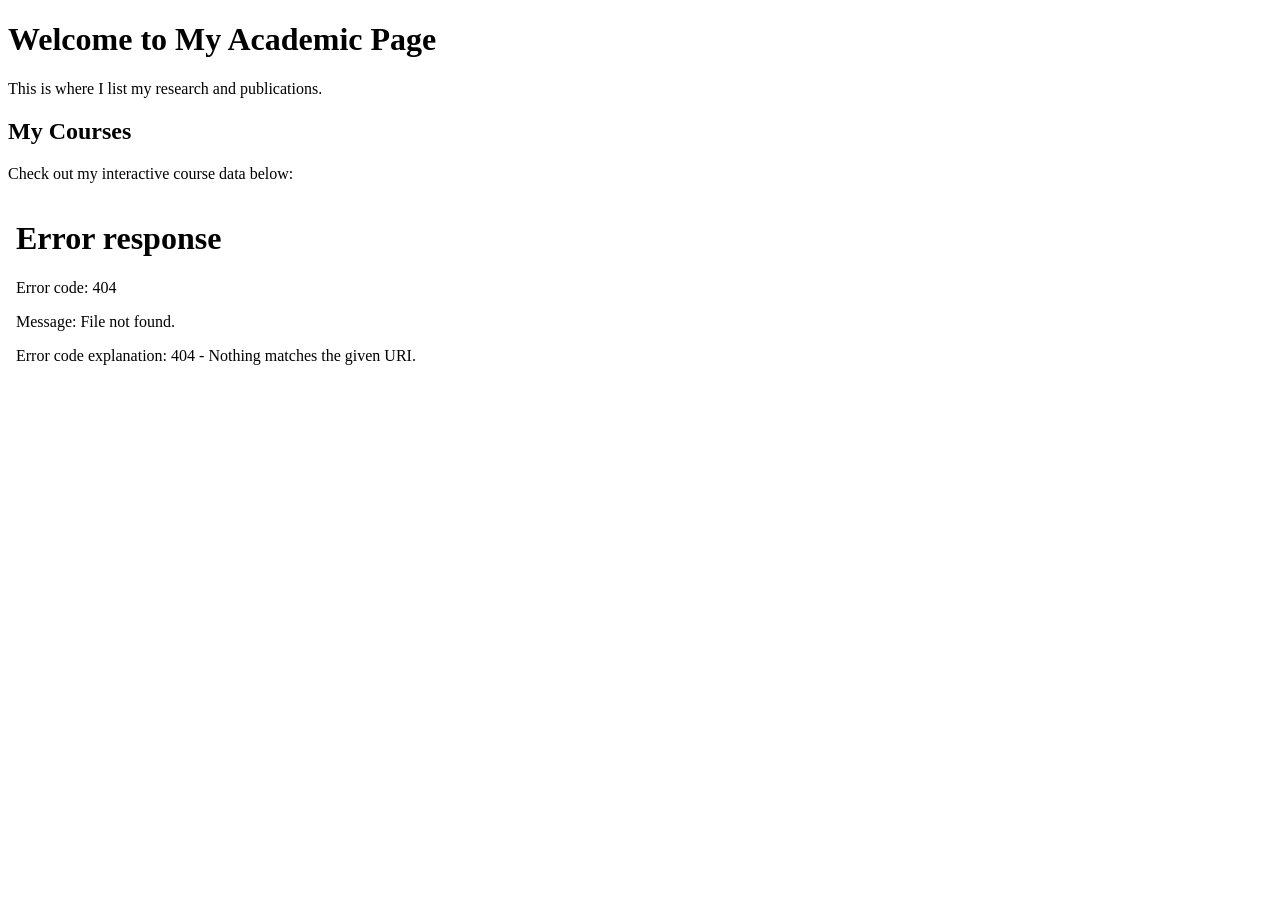
==== index.html @ 53a42301 "Add initial index.html for academic page" ====
<!DOCTYPE html>
<html>
<head>
    <title>Professor Name - Research</title>
</head>
<body>
    <h1>Welcome to My Academic Page</h1>
    <p>This is where I list my research and publications.</p>

    <h2>My Courses</h2>
    <p>Check out my interactive course data below:</p>
    
    <iframe width="600" height="450" src="YOUR_LOOKER_STUDIO_LINK" frameborder="0" style="border:0" allowfullscreen></iframe>
</body>
</html>
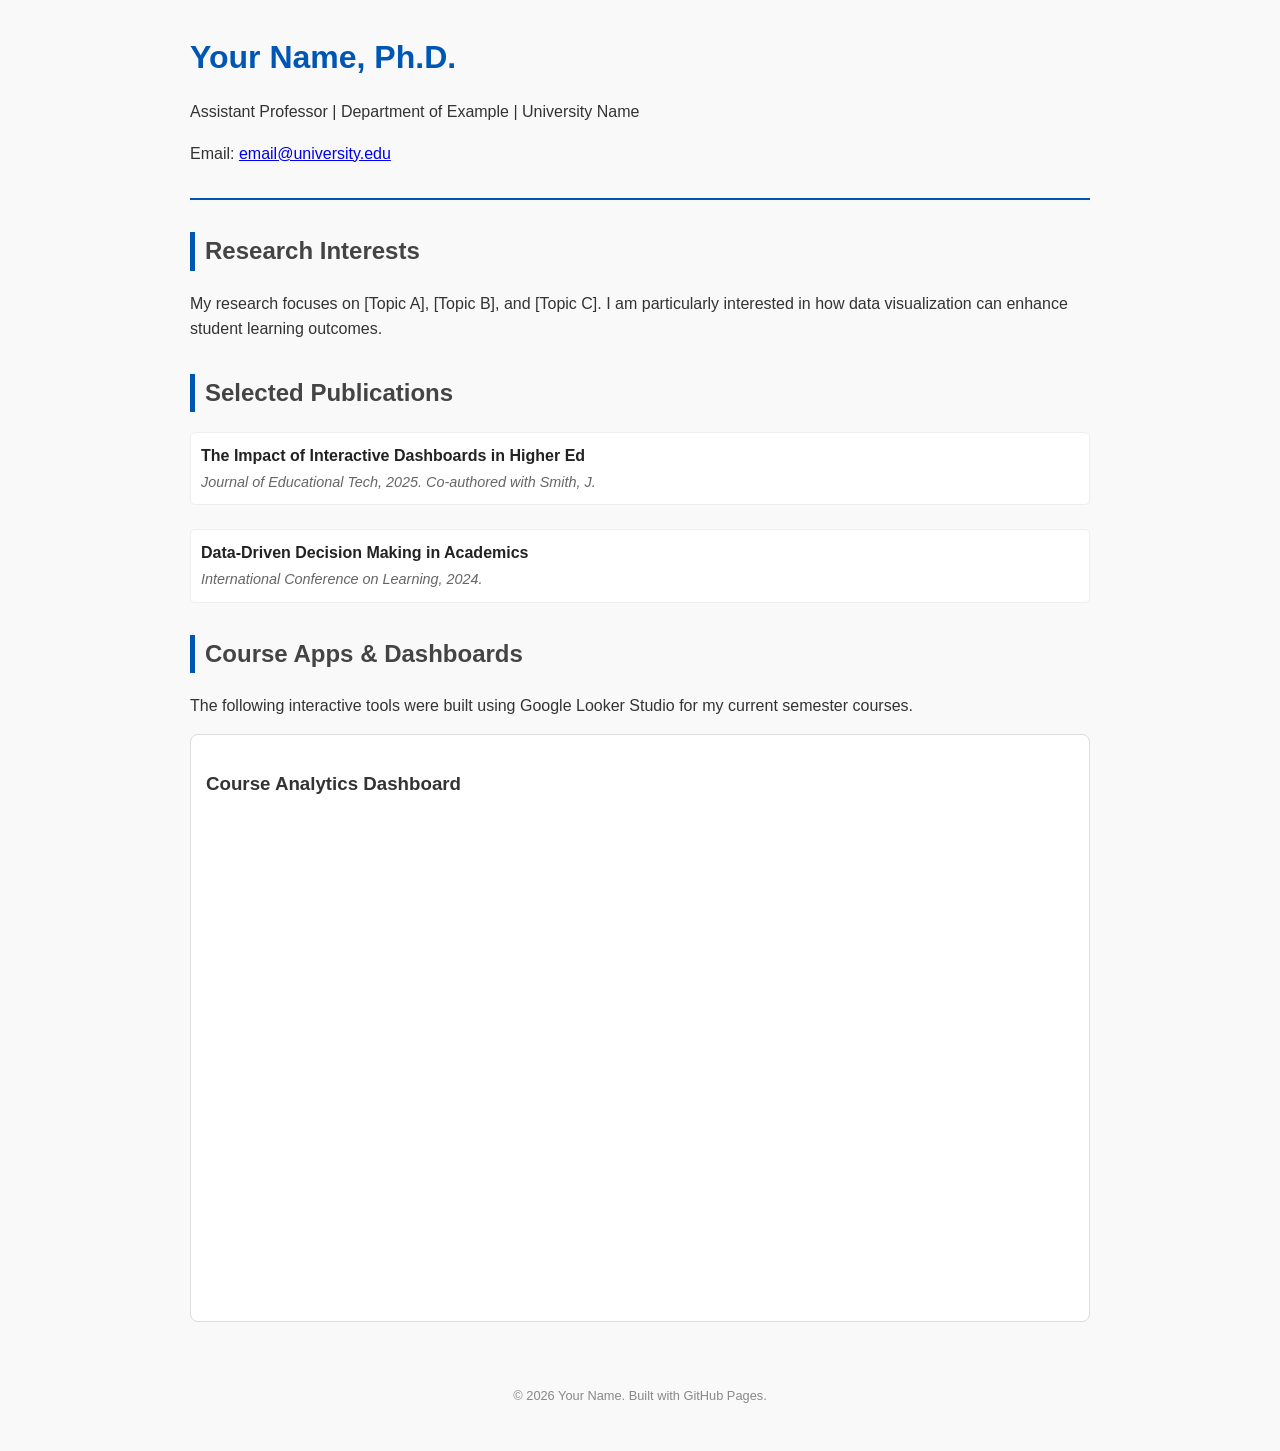
==== commit 36842242: "Revise index.html for academic profile enhancements Updated the academic profile layout and added se" ====
--- a/index.html
+++ b/index.html
@@ -1,15 +1,71 @@
 <!DOCTYPE html>
-<html>
+<html lang="en">
 <head>
-    <title>Professor Name - Research</title>
+    <meta charset="UTF-8">
+    <meta name="viewport" content="width=device-width, initial-scale=1.0">
+    <title>Academic Profile | Your Name</title>
+    <style>
+        /* Professional Styling */
+        body { font-family: -apple-system, BlinkMacSystemFont, "Segoe UI", Roboto, Helvetica, Arial, sans-serif; line-height: 1.6; color: #333; max-width: 900px; margin: auto; padding: 2rem; background-color: #f9f9f9; }
+        header { border-bottom: 2px solid #0056b3; padding-bottom: 1rem; margin-bottom: 2rem; }
+        h1 { margin: 0; color: #0056b3; }
+        h2 { border-left: 5px solid #0056b3; padding-left: 10px; margin-top: 2rem; color: #444; }
+        
+        /* Publication List Styling */
+        .pub-item { margin-bottom: 1.5rem; padding: 10px; background: white; border-radius: 5px; shadow: 0 2px 4px rgba(0,0,0,0.05); border: 1px solid #eee; }
+        .pub-title { font-weight: bold; display: block; color: #222; }
+        .pub-meta { font-size: 0.9rem; color: #666; font-style: italic; }
+        
+        /* Looker Studio Container */
+        .app-card { background: white; padding: 15px; border-radius: 8px; border: 1px solid #ddd; margin-top: 1rem; }
+        .iframe-container { position: relative; width: 100%; padding-top: 56.25%; /* 16:9 Aspect Ratio */ overflow: hidden; }
+        .iframe-container iframe { position: absolute; top: 0; left: 0; width: 100%; height: 100%; border: 0; }
+        
+        @media (max-width: 600px) { body { padding: 1rem; } }
+    </style>
 </head>
 <body>
-    <h1>Welcome to My Academic Page</h1>
-    <p>This is where I list my research and publications.</p>
 
-    <h2>My Courses</h2>
-    <p>Check out my interactive course data below:</p>
+<header>
+    <h1>Your Name, Ph.D.</h1>
+    <p>Assistant Professor | Department of Example | University Name</p>
+    <p>Email: <a href="mailto:email@university.edu">email@university.edu</a></p>
+</header>
+
+<section id="about">
+    <h2>Research Interests</h2>
+    <p>My research focuses on [Topic A], [Topic B], and [Topic C]. I am particularly interested in how data visualization can enhance student learning outcomes.</p>
+</section>
+
+<section id="publications">
+    <h2>Selected Publications</h2>
     
-    <iframe width="600" height="450" src="YOUR_LOOKER_STUDIO_LINK" frameborder="0" style="border:0" allowfullscreen></iframe>
+    <div class="pub-item">
+        <span class="pub-title">The Impact of Interactive Dashboards in Higher Ed</span>
+        <span class="pub-meta">Journal of Educational Tech, 2025. Co-authored with Smith, J.</span>
+    </div>
+
+    <div class="pub-item">
+        <span class="pub-title">Data-Driven Decision Making in Academics</span>
+        <span class="pub-meta">International Conference on Learning, 2024.</span>
+    </div>
+</section>
+
+<section id="courses">
+    <h2>Course Apps & Dashboards</h2>
+    <p>The following interactive tools were built using Google Looker Studio for my current semester courses.</p>
+    
+    <div class="app-card">
+        <h3>Course Analytics Dashboard</h3>
+        <div class="iframe-container">
+            <iframe src="https://lookerstudio.google.com/embed/reporting/YOUR_REPORT_ID/page/..." allowfullscreen></iframe>
+        </div>
+    </div>
+</section>
+
+<footer>
+    <p style="text-align:center; font-size: 0.8rem; margin-top: 4rem; color: #888;">&copy; 2026 Your Name. Built with GitHub Pages.</p>
+</footer>
+
 </body>
 </html>
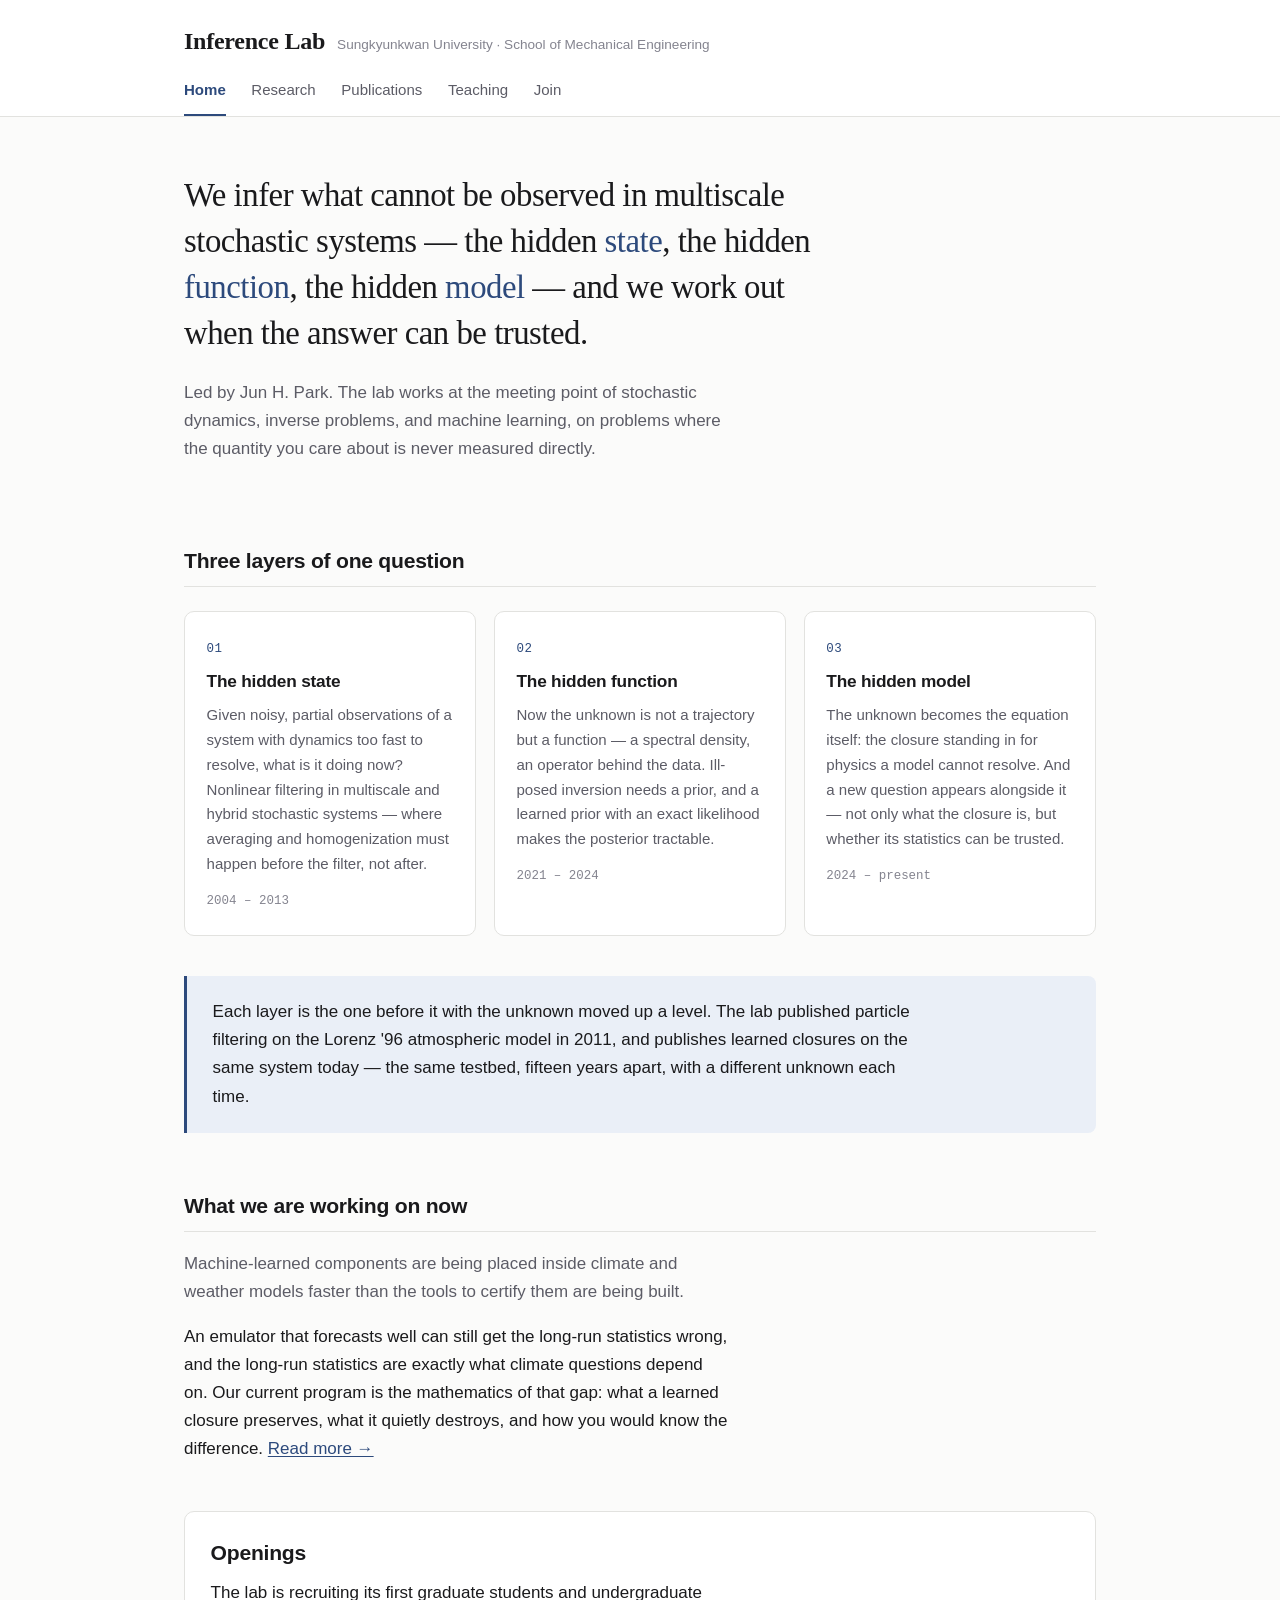
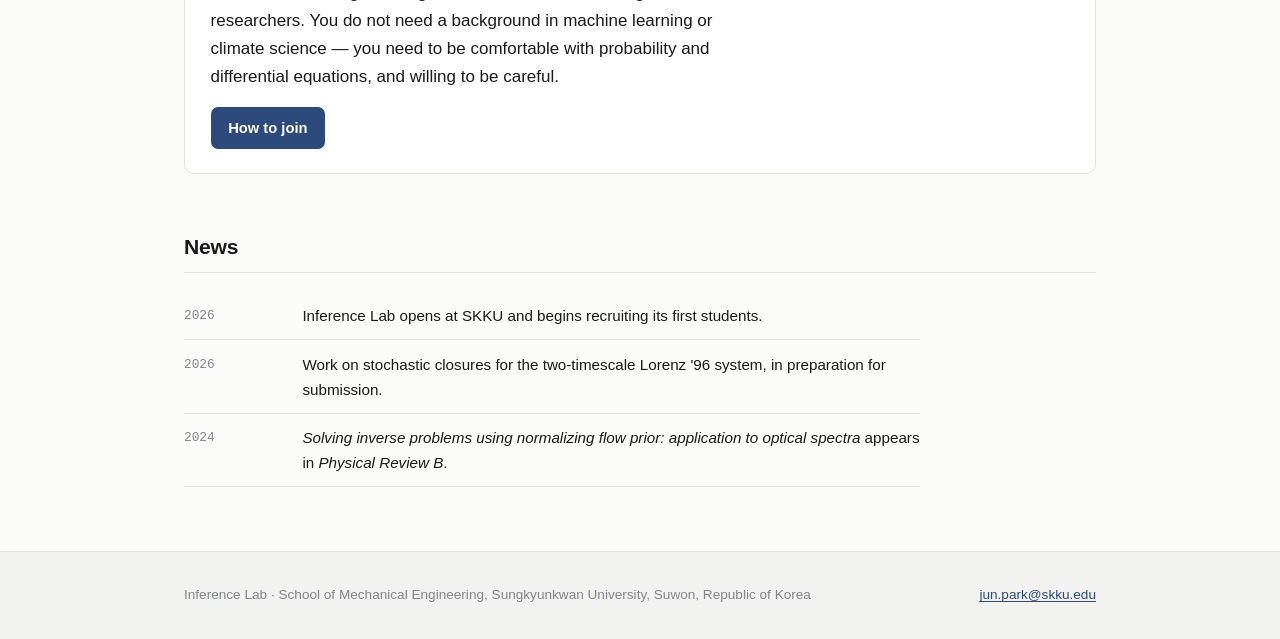
==== commit 66f6f70a: "Replace template with Inference Lab site Five pages built on the lab's actual record: nonlinear filt" ====
--- a/index.html
+++ b/index.html
@@ -1,70 +1,151 @@
 <!DOCTYPE html>
 <html lang="en">
 <head>
-    <meta charset="UTF-8">
-    <meta name="viewport" content="width=device-width, initial-scale=1.0">
-    <title>Academic Profile | Your Name</title>
-    <style>
-        /* Professional Styling */
-        body { font-family: -apple-system, BlinkMacSystemFont, "Segoe UI", Roboto, Helvetica, Arial, sans-serif; line-height: 1.6; color: #333; max-width: 900px; margin: auto; padding: 2rem; background-color: #f9f9f9; }
-        header { border-bottom: 2px solid #0056b3; padding-bottom: 1rem; margin-bottom: 2rem; }
-        h1 { margin: 0; color: #0056b3; }
-        h2 { border-left: 5px solid #0056b3; padding-left: 10px; margin-top: 2rem; color: #444; }
-        
-        /* Publication List Styling */
-        .pub-item { margin-bottom: 1.5rem; padding: 10px; background: white; border-radius: 5px; shadow: 0 2px 4px rgba(0,0,0,0.05); border: 1px solid #eee; }
-        .pub-title { font-weight: bold; display: block; color: #222; }
-        .pub-meta { font-size: 0.9rem; color: #666; font-style: italic; }
-        
-        /* Looker Studio Container */
-        .app-card { background: white; padding: 15px; border-radius: 8px; border: 1px solid #ddd; margin-top: 1rem; }
-        .iframe-container { position: relative; width: 100%; padding-top: 56.25%; /* 16:9 Aspect Ratio */ overflow: hidden; }
-        .iframe-container iframe { position: absolute; top: 0; left: 0; width: 100%; height: 100%; border: 0; }
-        
-        @media (max-width: 600px) { body { padding: 1rem; } }
-    </style>
+<meta charset="UTF-8">
+<meta name="viewport" content="width=device-width, initial-scale=1.0">
+<title>Inference Lab — Sungkyunkwan University</title>
+<meta name="description" content="Inference Lab at Sungkyunkwan University. Inferring the hidden state, the hidden function, and the hidden model in multiscale stochastic systems — and establishing when the answer can be trusted.">
+<link rel="stylesheet" href="style.css">
 </head>
 <body>
 
-<header>
-    <h1>Your Name, Ph.D.</h1>
-    <p>Assistant Professor | Department of Example | University Name</p>
-    <p>Email: <a href="mailto:email@university.edu">email@university.edu</a></p>
+<header class="masthead">
+  <div class="masthead-inner">
+    <a class="brand" href="index.html">
+      <span class="brand-name">Inference Lab</span>
+      <span class="brand-affil">Sungkyunkwan University &middot; School of Mechanical Engineering</span>
+    </a>
+    <nav class="site">
+      <a href="index.html" aria-current="page">Home</a>
+      <a href="research.html">Research</a>
+      <a href="publications.html">Publications</a>
+      <a href="teaching.html">Teaching</a>
+      <a href="join.html">Join</a>
+    </nav>
+  </div>
 </header>
 
-<section id="about">
-    <h2>Research Interests</h2>
-    <p>My research focuses on [Topic A], [Topic B], and [Topic C]. I am particularly interested in how data visualization can enhance student learning outcomes.</p>
-</section>
+<main class="wrap">
 
-<section id="publications">
-    <h2>Selected Publications</h2>
-    
-    <div class="pub-item">
-        <span class="pub-title">The Impact of Interactive Dashboards in Higher Ed</span>
-        <span class="pub-meta">Journal of Educational Tech, 2025. Co-authored with Smith, J.</span>
+  <div class="hero">
+    <p class="claim">
+      We infer what cannot be observed in multiscale stochastic systems —
+      the hidden <em>state</em>, the hidden <em>function</em>, the hidden <em>model</em> —
+      and we work out when the answer can be trusted.
+    </p>
+    <p class="hero-sub">
+      Led by Jun H. Park. The lab works at the meeting point of stochastic dynamics,
+      inverse problems, and machine learning, on problems where the quantity you care
+      about is never measured directly.
+    </p>
+  </div>
+
+  <section>
+    <h2>Three layers of one question</h2>
+    <div class="layers">
+
+      <div class="layer">
+        <span class="num">01</span>
+        <h3>The hidden state</h3>
+        <p>
+          Given noisy, partial observations of a system with dynamics too fast to
+          resolve, what is it doing now? Nonlinear filtering in multiscale and
+          hybrid stochastic systems — where averaging and homogenization must
+          happen before the filter, not after.
+        </p>
+        <span class="years">2004 – 2013</span>
+      </div>
+
+      <div class="layer">
+        <span class="num">02</span>
+        <h3>The hidden function</h3>
+        <p>
+          Now the unknown is not a trajectory but a function — a spectral density,
+          an operator behind the data. Ill-posed inversion needs a prior, and a
+          learned prior with an exact likelihood makes the posterior tractable.
+        </p>
+        <span class="years">2021 – 2024</span>
+      </div>
+
+      <div class="layer">
+        <span class="num">03</span>
+        <h3>The hidden model</h3>
+        <p>
+          The unknown becomes the equation itself: the closure standing in for
+          physics a model cannot resolve. And a new question appears alongside it —
+          not only what the closure is, but whether its statistics can be trusted.
+        </p>
+        <span class="years">2024 – present</span>
+      </div>
+
     </div>
 
-    <div class="pub-item">
-        <span class="pub-title">Data-Driven Decision Making in Academics</span>
-        <span class="pub-meta">International Conference on Learning, 2024.</span>
+    <div class="pull">
+      <p>
+        Each layer is the one before it with the unknown moved up a level. The lab
+        published particle filtering on the Lorenz&nbsp;'96 atmospheric model in 2011,
+        and publishes learned closures on the same system today — the same testbed,
+        fifteen years apart, with a different unknown each time.
+      </p>
     </div>
-</section>
+  </section>
 
-<section id="courses">
-    <h2>Course Apps & Dashboards</h2>
-    <p>The following interactive tools were built using Google Looker Studio for my current semester courses.</p>
-    
-    <div class="app-card">
-        <h3>Course Analytics Dashboard</h3>
-        <div class="iframe-container">
-            <iframe src="https://lookerstudio.google.com/embed/reporting/YOUR_REPORT_ID/page/..." allowfullscreen></iframe>
-        </div>
-    </div>
-</section>
+  <section>
+    <h2>What we are working on now</h2>
+    <p class="lede">
+      Machine-learned components are being placed inside climate and weather models
+      faster than the tools to certify them are being built.
+    </p>
+    <p>
+      An emulator that forecasts well can still get the long-run statistics wrong,
+      and the long-run statistics are exactly what climate questions depend on.
+      Our current program is the mathematics of that gap: what a learned closure
+      preserves, what it quietly destroys, and how you would know the difference.
+      <a href="research.html">Read more &rarr;</a>
+    </p>
+  </section>
 
-<footer>
-    <p style="text-align:center; font-size: 0.8rem; margin-top: 4rem; color: #888;">&copy; 2026 Your Name. Built with GitHub Pages.</p>
+  <div class="callout">
+    <h2>Openings</h2>
+    <p>
+      The lab is recruiting its first graduate students and undergraduate
+      researchers. You do not need a background in machine learning or climate
+      science — you need to be comfortable with probability and differential
+      equations, and willing to be careful.
+    </p>
+    <a class="btn" href="join.html">How to join</a>
+  </div>
+
+  <section>
+    <h2>News</h2>
+    <!-- UPDATE AS THINGS LAND: add the CCAI acceptance (decisions 29 Sep 2026)
+         and change the JAMES entry from "in preparation" to "submitted" once it
+         is actually submitted. Do not list a paper as submitted before it is. -->
+    <ul class="news">
+      <li>
+        <span class="when">2026</span>
+        <span>Inference Lab opens at SKKU and begins recruiting its first students.</span>
+      </li>
+      <li>
+        <span class="when">2026</span>
+        <span>Work on stochastic closures for the two-timescale Lorenz&nbsp;'96 system,
+              in preparation for submission.</span>
+      </li>
+      <li>
+        <span class="when">2024</span>
+        <span><em>Solving inverse problems using normalizing flow prior: application to
+              optical spectra</em> appears in <em>Physical Review B</em>.</span>
+      </li>
+    </ul>
+  </section>
+
+</main>
+
+<footer class="site">
+  <div class="wrap">
+    <p>Inference Lab &middot; School of Mechanical Engineering, Sungkyunkwan University, Suwon, Republic of Korea</p>
+    <p><a href="mailto:jun.park@skku.edu">jun.park@skku.edu</a></p>
+  </div>
 </footer>
 
 </body>
--- a/style.css
+++ b/style.css
@@ -0,0 +1,426 @@
+/* ==========================================================================
+   Inference Lab — Sungkyunkwan University
+   Single stylesheet. No external fonts, no CDN, no build step.
+   Light palette on bare :root; dark redefined under prefers-color-scheme.
+   ========================================================================== */
+
+:root {
+  --bg:        #fbfbfa;
+  --bg-raised: #ffffff;
+  --bg-sunken: #f2f2f0;
+  --text:      #1a1a1c;
+  --text-mute: #5c5c66;
+  --text-faint:#84848f;
+  --rule:      #e2e2df;
+  --accent:    #2d4a7c;
+  --accent-lo: #eaeff7;
+  --accent-hi: #1c3057;
+
+  --measure: 34rem;
+  --wide: 60rem;
+
+  --sans: -apple-system, BlinkMacSystemFont, "Segoe UI", Roboto, "Helvetica Neue", Arial, sans-serif;
+  --serif: "Iowan Old Style", "Palatino Linotype", Palatino, Georgia, "Times New Roman", serif;
+  --mono: ui-monospace, SFMono-Regular, "SF Mono", Menlo, Consolas, monospace;
+}
+
+@media (prefers-color-scheme: dark) {
+  :root {
+    --bg:        #131316;
+    --bg-raised: #1b1b20;
+    --bg-sunken: #0e0e11;
+    --text:      #ececf0;
+    --text-mute: #a6a6b2;
+    --text-faint:#7b7b88;
+    --rule:      #2c2c34;
+    --accent:    #93b2e6;
+    --accent-lo: #1c2436;
+    --accent-hi: #b9cdf2;
+  }
+}
+
+*, *::before, *::after { box-sizing: border-box; }
+
+html { -webkit-text-size-adjust: 100%; }
+
+body {
+  margin: 0;
+  background: var(--bg);
+  color: var(--text);
+  font-family: var(--sans);
+  font-size: 17px;
+  line-height: 1.65;
+  -webkit-font-smoothing: antialiased;
+}
+
+/* ---------- layout ---------- */
+
+.wrap {
+  max-width: var(--wide);
+  margin: 0 auto;
+  padding: 0 1.5rem;
+}
+
+main { padding-bottom: 5rem; }
+
+section { margin-top: 3.5rem; }
+
+/* ---------- masthead ---------- */
+
+.masthead {
+  border-bottom: 1px solid var(--rule);
+  background: var(--bg-raised);
+}
+
+.masthead-inner {
+  max-width: var(--wide);
+  margin: 0 auto;
+  padding: 1.4rem 1.5rem 0;
+}
+
+.brand {
+  display: flex;
+  align-items: baseline;
+  gap: 0.75rem;
+  flex-wrap: wrap;
+  text-decoration: none;
+  color: inherit;
+}
+
+.brand-name {
+  font-family: var(--serif);
+  font-size: 1.5rem;
+  font-weight: 600;
+  letter-spacing: -0.01em;
+  color: var(--text);
+}
+
+.brand-affil {
+  font-size: 0.85rem;
+  color: var(--text-faint);
+}
+
+nav.site {
+  display: flex;
+  gap: 1.6rem;
+  flex-wrap: wrap;
+  margin-top: 1rem;
+}
+
+nav.site a {
+  display: inline-block;
+  padding-bottom: 0.7rem;
+  font-size: 0.94rem;
+  color: var(--text-mute);
+  text-decoration: none;
+  border-bottom: 2px solid transparent;
+}
+
+nav.site a:hover { color: var(--text); }
+
+nav.site a[aria-current="page"] {
+  color: var(--accent);
+  border-bottom-color: var(--accent);
+  font-weight: 600;
+}
+
+/* ---------- hero ---------- */
+
+.hero {
+  padding: 3.5rem 0 0.5rem;
+}
+
+.claim {
+  font-family: var(--serif);
+  font-size: clamp(1.4rem, 3.4vw, 2.05rem);
+  line-height: 1.4;
+  font-weight: 500;
+  letter-spacing: -0.015em;
+  margin: 0;
+  max-width: 40rem;
+}
+
+.claim em {
+  font-style: normal;
+  color: var(--accent);
+}
+
+.hero-sub {
+  margin-top: 1.4rem;
+  max-width: var(--measure);
+  color: var(--text-mute);
+}
+
+/* ---------- typography ---------- */
+
+h1, h2, h3 { letter-spacing: -0.012em; }
+
+h1 {
+  font-family: var(--serif);
+  font-size: 2.1rem;
+  font-weight: 600;
+  margin: 3rem 0 0.5rem;
+}
+
+h2 {
+  font-size: 1.32rem;
+  font-weight: 650;
+  margin: 0 0 1.1rem;
+  padding-bottom: 0.45rem;
+  border-bottom: 1px solid var(--rule);
+}
+
+h3 {
+  font-size: 1.03rem;
+  font-weight: 650;
+  margin: 1.8rem 0 0.4rem;
+}
+
+p { max-width: var(--measure); }
+.wide p, p.wide { max-width: 46rem; }
+
+a { color: var(--accent); text-decoration-thickness: 1px; text-underline-offset: 2px; }
+a:hover { color: var(--accent-hi); }
+
+.lede { font-size: 1.06rem; color: var(--text-mute); }
+
+.eyebrow {
+  font-size: 0.74rem;
+  font-weight: 700;
+  letter-spacing: 0.09em;
+  text-transform: uppercase;
+  color: var(--text-faint);
+  margin: 0 0 0.35rem;
+}
+
+strong { font-weight: 650; }
+
+/* ---------- layer cards ---------- */
+
+.layers {
+  display: grid;
+  grid-template-columns: repeat(auto-fit, minmax(15rem, 1fr));
+  gap: 1.1rem;
+  margin-top: 1.5rem;
+}
+
+.layer {
+  background: var(--bg-raised);
+  border: 1px solid var(--rule);
+  border-radius: 10px;
+  padding: 1.3rem 1.35rem 1.45rem;
+}
+
+.layer .num {
+  font-family: var(--mono);
+  font-size: 0.78rem;
+  color: var(--accent);
+  letter-spacing: 0.04em;
+}
+
+.layer h3 { margin: 0.35rem 0 0.5rem; font-size: 1.08rem; }
+.layer p { margin: 0; font-size: 0.94rem; color: var(--text-mute); max-width: none; }
+.layer .years {
+  display: block;
+  margin-top: 0.9rem;
+  font-size: 0.78rem;
+  color: var(--text-faint);
+  font-family: var(--mono);
+}
+
+/* ---------- pull quote / highlight ---------- */
+
+.pull {
+  margin: 2.5rem 0 0;
+  padding: 1.4rem 1.6rem;
+  background: var(--accent-lo);
+  border-left: 3px solid var(--accent);
+  border-radius: 0 8px 8px 0;
+}
+
+.pull p { margin: 0; max-width: 44rem; }
+
+/* ---------- callout ---------- */
+
+.callout {
+  margin-top: 3rem;
+  padding: 1.5rem 1.6rem;
+  background: var(--bg-raised);
+  border: 1px solid var(--rule);
+  border-radius: 10px;
+}
+
+.callout h2 { border: 0; margin-bottom: 0.5rem; padding: 0; }
+.callout p { margin: 0 0 1rem; }
+
+.btn {
+  display: inline-block;
+  padding: 0.55rem 1.1rem;
+  background: var(--accent);
+  color: var(--bg-raised);
+  border-radius: 7px;
+  font-size: 0.92rem;
+  font-weight: 600;
+  text-decoration: none;
+}
+
+.btn:hover { background: var(--accent-hi); color: var(--bg-raised); }
+
+@media (prefers-color-scheme: dark) {
+  .btn { color: #0e0e11; }
+  .btn:hover { color: #0e0e11; }
+}
+
+/* ---------- news ---------- */
+
+.news { list-style: none; padding: 0; margin: 1.2rem 0 0; max-width: 46rem; }
+
+.news li {
+  display: grid;
+  grid-template-columns: 6.5rem 1fr;
+  gap: 0.9rem;
+  padding: 0.7rem 0;
+  border-bottom: 1px solid var(--rule);
+  font-size: 0.95rem;
+}
+
+.news .when {
+  font-family: var(--mono);
+  font-size: 0.8rem;
+  color: var(--text-faint);
+  padding-top: 0.15rem;
+}
+
+/* ---------- publications ---------- */
+
+.pubyear {
+  font-family: var(--mono);
+  font-size: 0.82rem;
+  color: var(--text-faint);
+  margin: 2.4rem 0 0.6rem;
+  letter-spacing: 0.05em;
+}
+
+.pub {
+  padding: 0.85rem 0;
+  border-bottom: 1px solid var(--rule);
+  max-width: 46rem;
+}
+
+.pub-title { display: block; font-weight: 600; margin-bottom: 0.15rem; }
+.pub-authors { display: block; font-size: 0.9rem; color: var(--text-mute); }
+.pub-venue { display: block; font-size: 0.9rem; color: var(--text-faint); font-style: italic; }
+
+.tag {
+  display: inline-block;
+  margin-top: 0.4rem;
+  padding: 0.1rem 0.5rem;
+  font-size: 0.7rem;
+  font-weight: 700;
+  letter-spacing: 0.05em;
+  text-transform: uppercase;
+  border-radius: 4px;
+  background: var(--accent-lo);
+  color: var(--accent);
+}
+
+.me { border-bottom: 2px solid var(--accent); }
+
+/* ---------- project blocks ---------- */
+
+.project {
+  margin-top: 1.6rem;
+  padding: 1.3rem 1.4rem;
+  background: var(--bg-raised);
+  border: 1px solid var(--rule);
+  border-radius: 10px;
+}
+
+.project h3 { margin-top: 0; }
+.project p { max-width: 44rem; }
+.project p:last-child { margin-bottom: 0; }
+
+/* ---------- courses ---------- */
+
+.course {
+  margin-top: 1.5rem;
+  padding: 1.3rem 1.4rem;
+  background: var(--bg-raised);
+  border: 1px solid var(--rule);
+  border-radius: 10px;
+}
+
+.course h3 { margin-top: 0; margin-bottom: 0.15rem; }
+.course .code {
+  font-family: var(--mono);
+  font-size: 0.76rem;
+  color: var(--text-faint);
+  letter-spacing: 0.04em;
+}
+.course p { max-width: 44rem; }
+.course p:last-child { margin-bottom: 0; }
+
+.demos {
+  list-style: none;
+  padding: 0;
+  margin: 1rem 0 0;
+  border-top: 1px solid var(--rule);
+  padding-top: 0.9rem;
+}
+
+.demos-label {
+  font-size: 0.74rem;
+  font-weight: 700;
+  letter-spacing: 0.08em;
+  text-transform: uppercase;
+  color: var(--text-faint);
+  margin: 1rem 0 0;
+}
+
+.demos li { margin: 0.4rem 0; font-size: 0.94rem; }
+.demos li::before { content: "▸"; color: var(--accent); margin-right: 0.5rem; }
+
+.demos-empty {
+  font-size: 0.9rem;
+  color: var(--text-faint);
+  font-style: italic;
+  margin: 0.5rem 0 0;
+}
+
+/* ---------- lists ---------- */
+
+ul.plain { max-width: var(--measure); padding-left: 1.15rem; }
+ul.plain li { margin-bottom: 0.45rem; }
+
+dl.facts { max-width: 46rem; margin: 1.2rem 0 0; }
+dl.facts dt {
+  font-weight: 650;
+  font-size: 0.94rem;
+  margin-top: 1.1rem;
+}
+dl.facts dd { margin: 0.2rem 0 0; color: var(--text-mute); }
+
+/* ---------- tables that must not break the page ---------- */
+
+.scroller { overflow-x: auto; }
+
+/* ---------- footer ---------- */
+
+footer.site {
+  border-top: 1px solid var(--rule);
+  background: var(--bg-sunken);
+  padding: 2rem 0;
+  margin-top: 4rem;
+}
+
+footer.site .wrap { display: flex; justify-content: space-between; gap: 1rem; flex-wrap: wrap; }
+footer.site p { margin: 0; font-size: 0.85rem; color: var(--text-faint); max-width: none; }
+
+/* ---------- small screens ---------- */
+
+@media (max-width: 34rem) {
+  body { font-size: 16px; }
+  .hero { padding-top: 2.5rem; }
+  .news li { grid-template-columns: 1fr; gap: 0.15rem; }
+  nav.site { gap: 1.1rem; }
+}
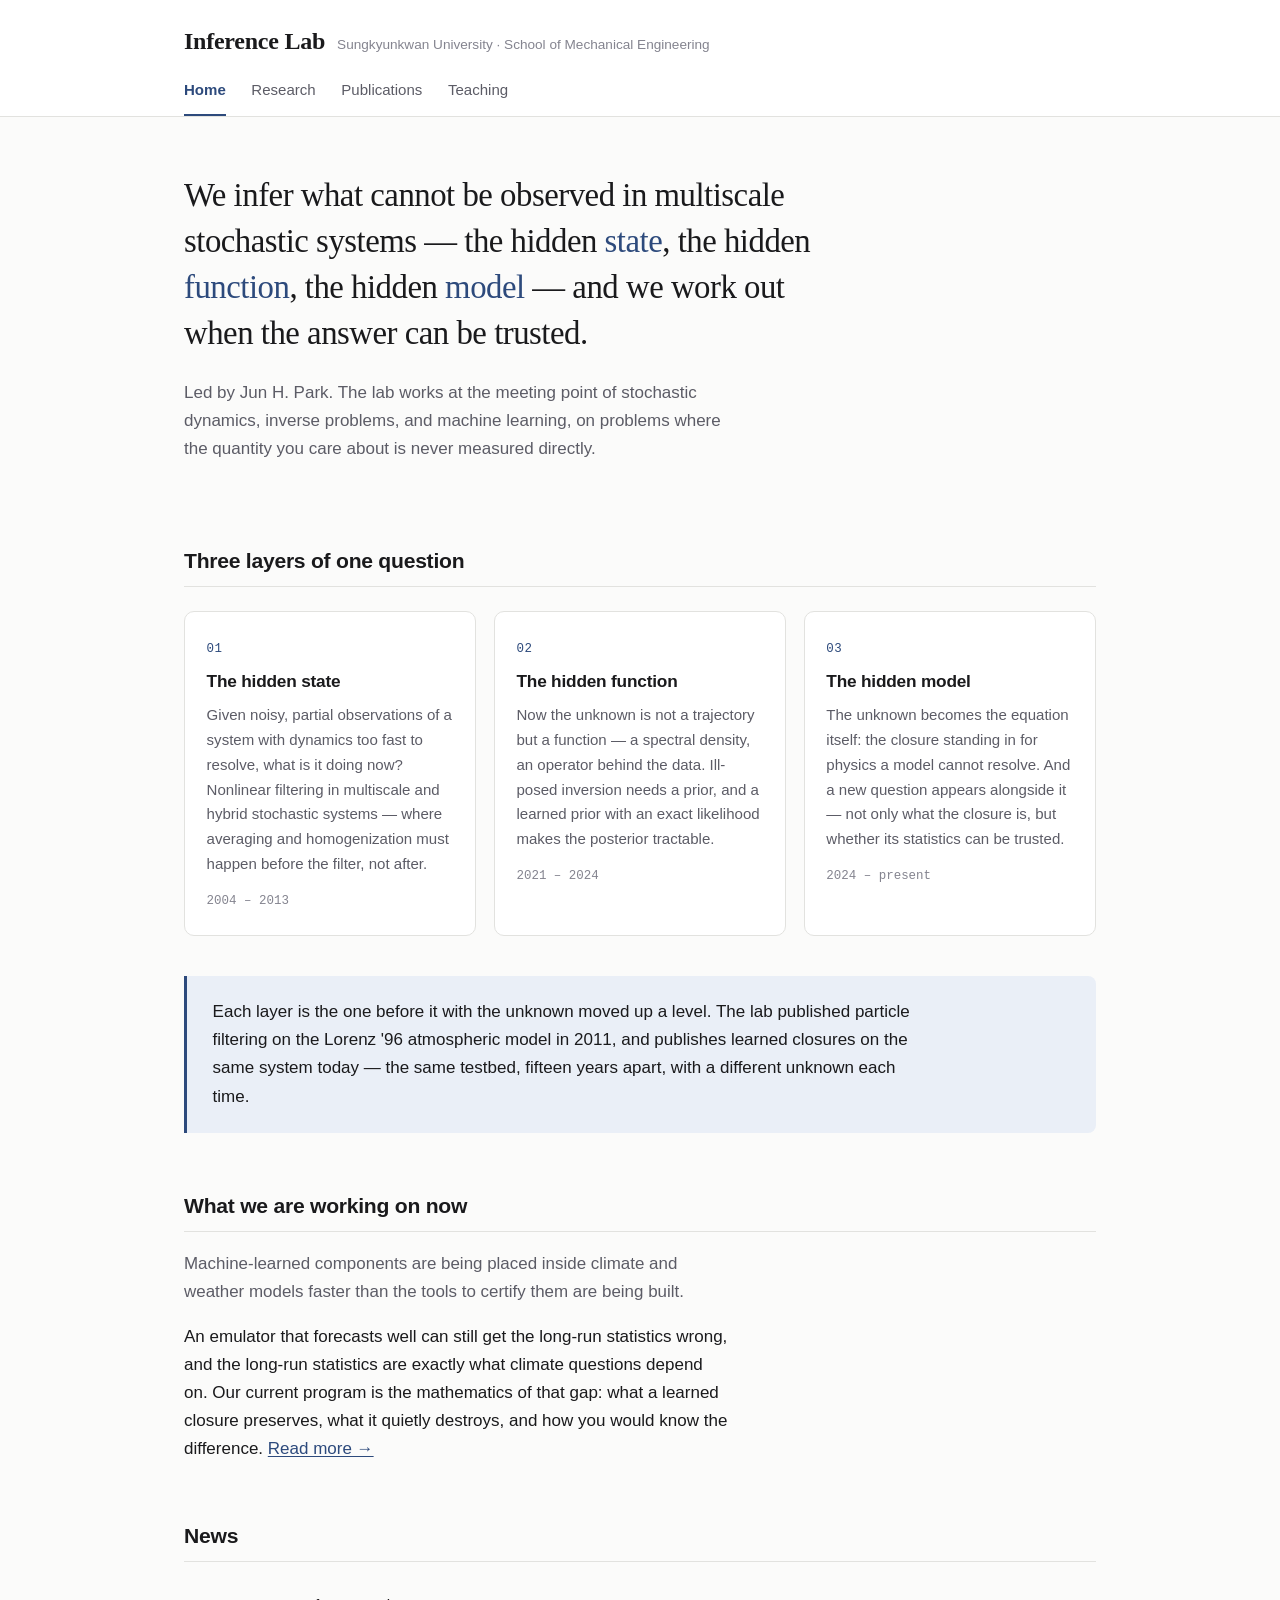
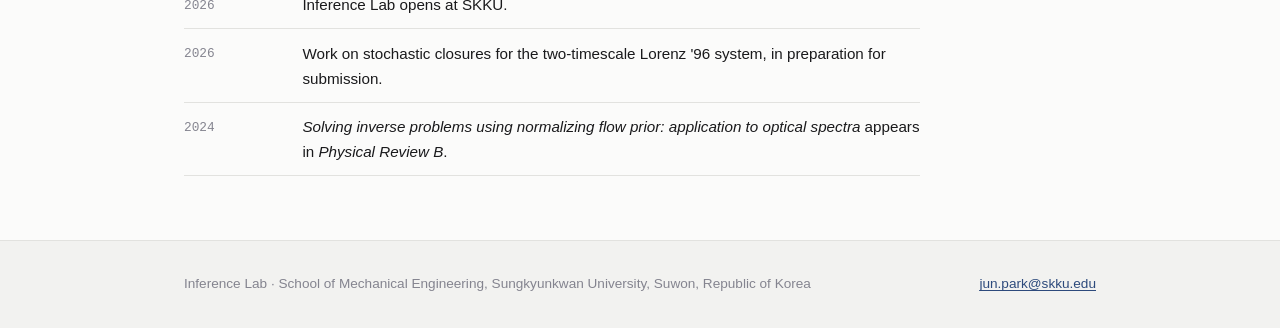
==== commit 38e7d719: "Harmonise publication venues; hold back hiring page; add VI demo - Publications: three ASME venues r" ====
--- a/index.html
+++ b/index.html
@@ -20,7 +20,6 @@
       <a href="research.html">Research</a>
       <a href="publications.html">Publications</a>
       <a href="teaching.html">Teaching</a>
-      <a href="join.html">Join</a>
     </nav>
   </div>
 </header>
@@ -105,17 +104,6 @@
     </p>
   </section>
 
-  <div class="callout">
-    <h2>Openings</h2>
-    <p>
-      The lab is recruiting its first graduate students and undergraduate
-      researchers. You do not need a background in machine learning or climate
-      science — you need to be comfortable with probability and differential
-      equations, and willing to be careful.
-    </p>
-    <a class="btn" href="join.html">How to join</a>
-  </div>
-
   <section>
     <h2>News</h2>
     <!-- UPDATE AS THINGS LAND: add the CCAI acceptance (decisions 29 Sep 2026)
@@ -124,7 +112,7 @@
     <ul class="news">
       <li>
         <span class="when">2026</span>
-        <span>Inference Lab opens at SKKU and begins recruiting its first students.</span>
+        <span>Inference Lab opens at SKKU.</span>
       </li>
       <li>
         <span class="when">2026</span>
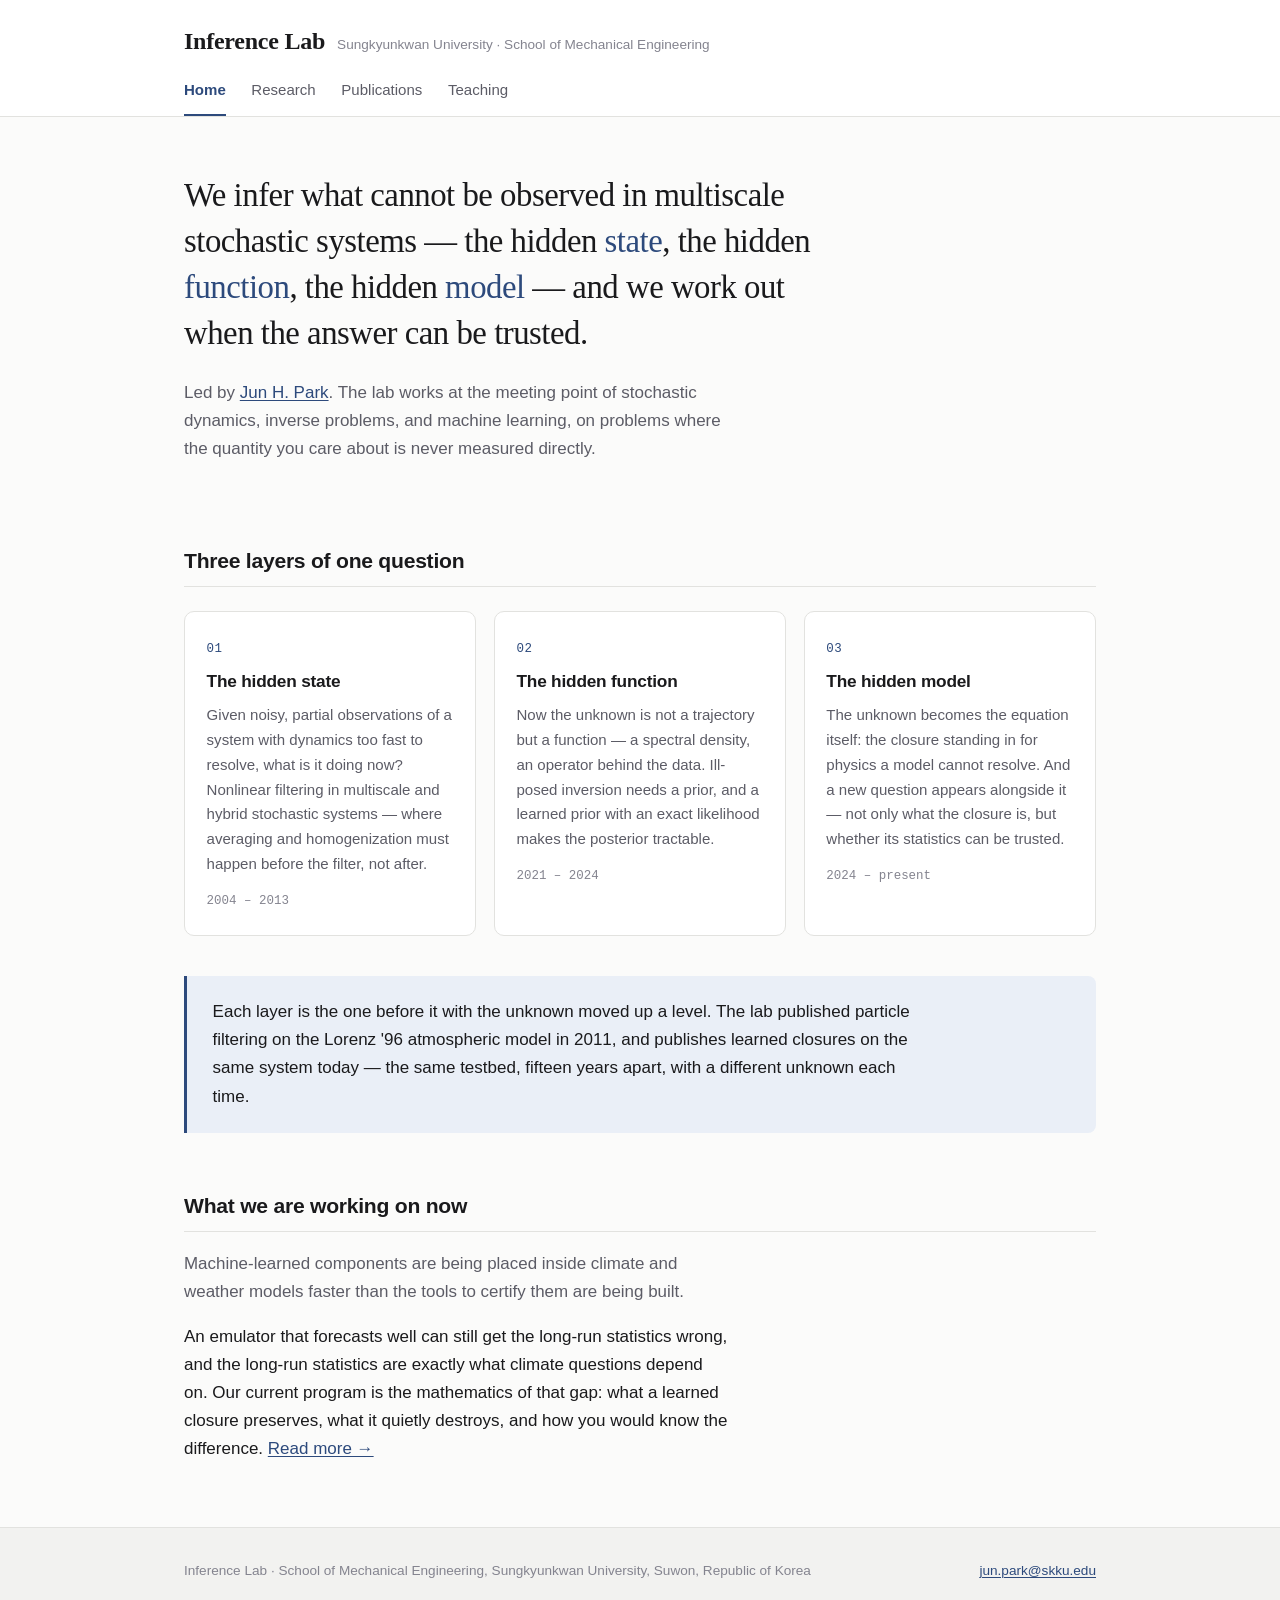
==== commit 609e8bc4: "Add CV; comment out news pending JAMES; fix journal info; broaden course descriptions - jun_cv.pdf a" ====
--- a/index.html
+++ b/index.html
@@ -33,7 +33,7 @@
       and we work out when the answer can be trusted.
     </p>
     <p class="hero-sub">
-      Led by Jun H. Park. The lab works at the meeting point of stochastic dynamics,
+      Led by <a href="jun_cv.pdf">Jun H. Park</a>. The lab works at the meeting point of stochastic dynamics,
       inverse problems, and machine learning, on problems where the quantity you care
       about is never measured directly.
     </p>
@@ -104,11 +104,14 @@
     </p>
   </section>
 
+  <!-- NEWS: commented out 2026-09-03 at Jun's direction. RESTORE after the
+       JAMES paper is published (then update: JAMES entry to its real status,
+       add the CCAI decision of 29 Sep 2026). Original block kept verbatim below.
   <section>
     <h2>News</h2>
     <!-- UPDATE AS THINGS LAND: add the CCAI acceptance (decisions 29 Sep 2026)
          and change the JAMES entry from "in preparation" to "submitted" once it
-         is actually submitted. Do not list a paper as submitted before it is. -->
+         is actually submitted. Do not list a paper as submitted before it is. --&gt;
     <ul class="news">
       <li>
         <span class="when">2026</span>
@@ -126,6 +129,7 @@
       </li>
     </ul>
   </section>
+  -->
 
 </main>
 
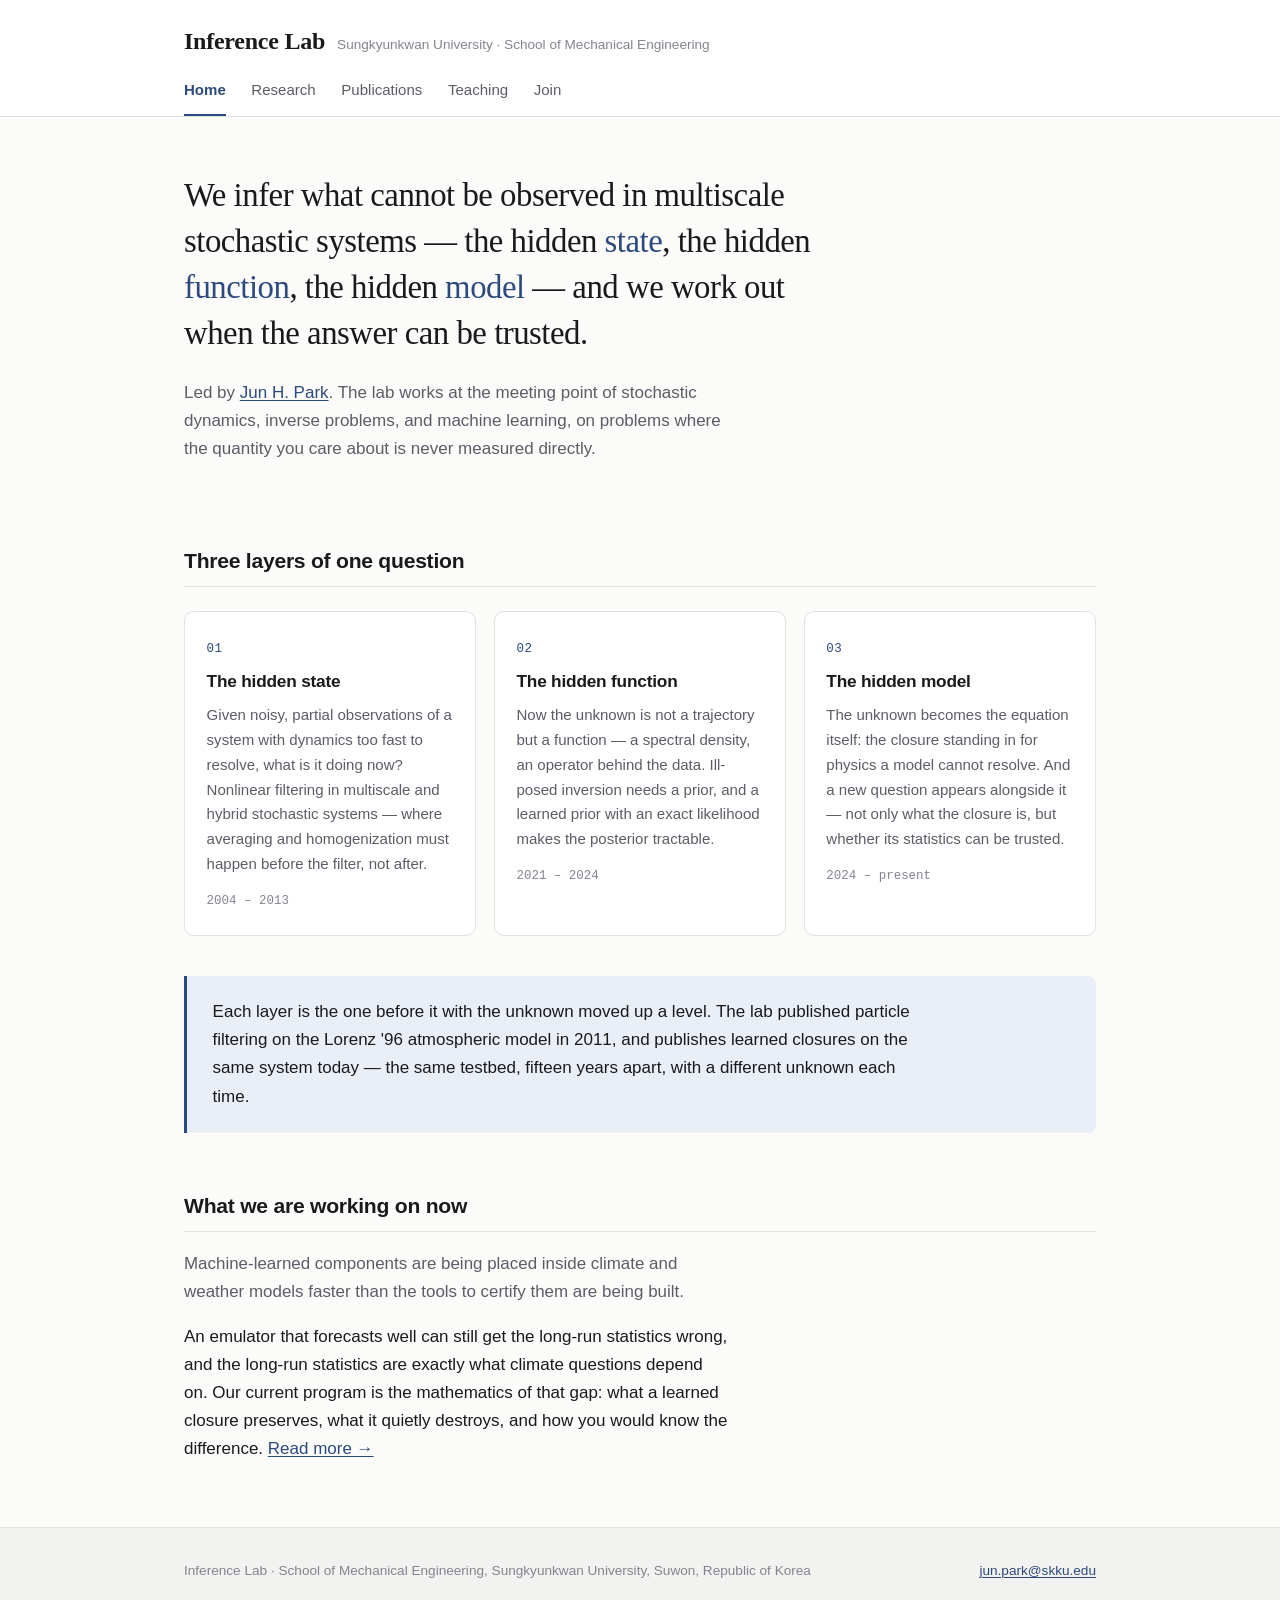
==== commit c6fea1d5: "Publish the hiring page join.html goes live: MS and undergraduate openings, five advertised projects" ====
--- a/index.html
+++ b/index.html
@@ -20,6 +20,7 @@
       <a href="research.html">Research</a>
       <a href="publications.html">Publications</a>
       <a href="teaching.html">Teaching</a>
+      <a href="join.html">Join</a>
     </nav>
   </div>
 </header>
